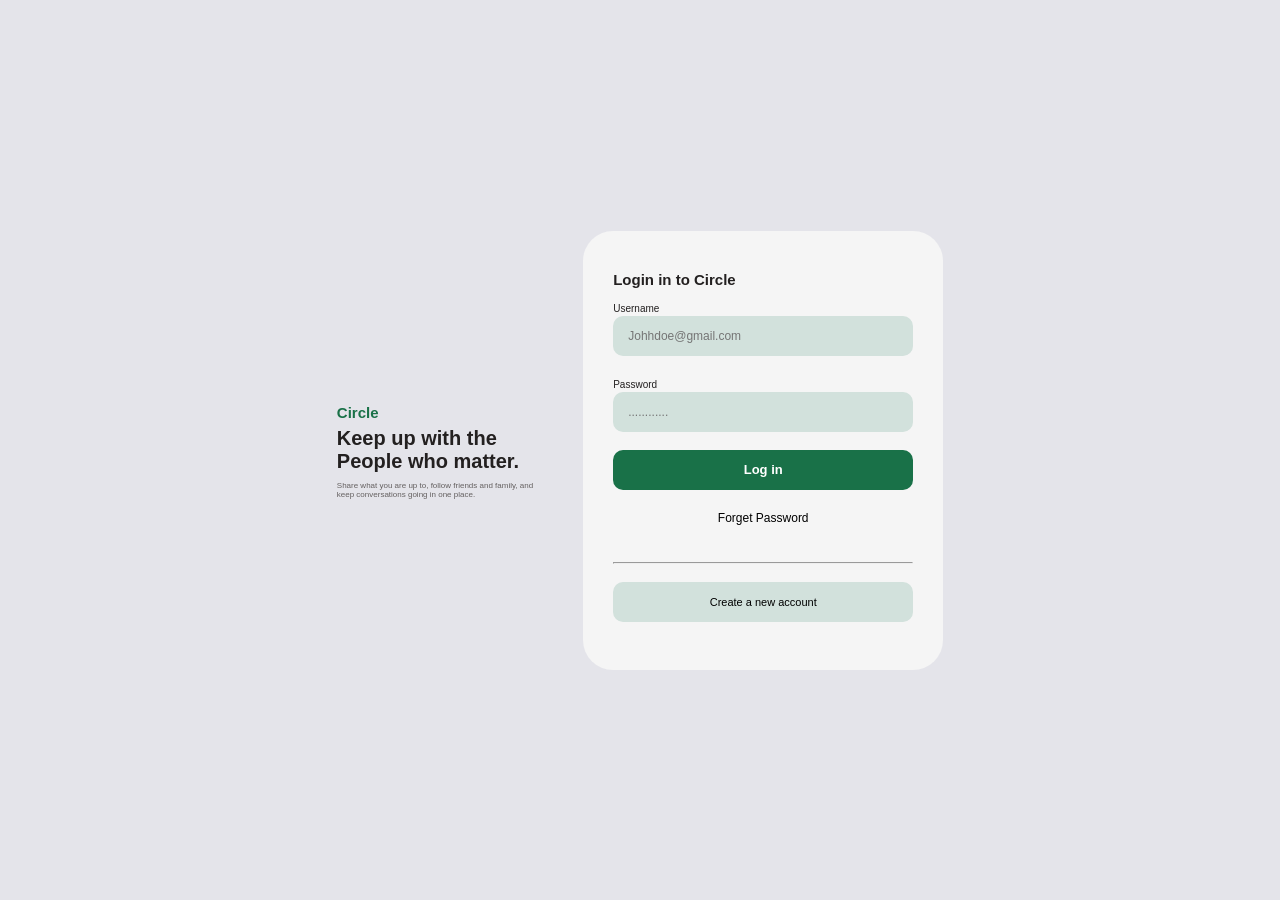
==== circle/index.html @ fa5ec719 "Updated" ====
<!DOCTYPE html>
<html lang="en">
<head>
    <meta charset="UTF-8">
    <meta name="viewport" content="width=device-width, initial-scale=1.0">
    <title>Circle</title>
      <link rel="icon" type="image/x-icon" href="circle.webp">
    <link rel="stylesheet" href="style.css">
    
</head>
<body>
    <div class="main">
      
        <div class="heading">
            <nav>
                <h3><a href="#">Circle</a></h3>
               
            </nav>
             
            <h2 class="keep-up">Keep up with the<br> People who matter.</h2>

            <p class="intro"> 
                Share what you are up to, follow friends
                and family, and<br> keep conversations going in one place.
            </p>
        </div>
        <form action="post" autocomplete="on">
            <div class="section_1">
                <div class="sec-cont">
                <h3>Login in to Circle</h3>

                <label for ="email">Username</label><br>
                <input type="email" placeholder="Johhdoe@gmail.com"><br><br>

                <label for ="password">Password</label><br>
                <input type="password" placeholder="............"><br><br>

                <button class="login_btn" type="button" onclick="login_btn()"><a href="#">Log in</a></button><br><br>

                <span><a href="#">Forget Password</a></span><br><br>

                <hr><br>
                <button class="createbtn" type="button" onclick="create_account()"><a herf="">Create a new account</a></button><br><br>
               
                </div>
            </div>
        </form>

    </div>
    <script src="main.js"></script>
</body>
</html>
---- circle/style.css ----
*{
    box-sizing: border-box;
    margin: 0;
    padding: 0;
}


   *{
    box-sizing: border-box;
    margin: 0;
    padding: 0;
}

body{
    width: 100%;
    height: 100vh;
    color: rgb(59, 57, 57);
    background-color: rgb(247, 247, 252);
}

.main{
     width: 100%;
    height: 100vh;
    color: rgb(35, 32, 32);
    background-color: rgb(228, 228, 234);
    display: flex;
    flex-direction: row;
    gap: 50px;
    justify-content: center;
    align-items: center;
}




.heading a{
    color: white;
    text-decoration: none;
    font-family: Verdana, Geneva, Tahoma, sans-serif;
    color: rgb(25, 113, 72);
    font-size: 15px;
   
}

.keep-up{
font-size: 20px;
font-weight:bold;
font-family:Verdana, Geneva, Tahoma, sans-serif;
padding-bottom: 8px;
 padding-top: 4px;
}

.intro{
    font-size: 8px;
    font-weight:100;
    color:rgb(100, 96, 96);
    font-family: Arial, Helvetica, sans-serif;
}


.section_1{
background-color: whitesmoke;
border-radius: 30px;
width: 360px;
height: auto;
}

.sec-cont{
    padding: 30px;
}

form h3{
    font-size: 15px;
    font-family:Arial, Helvetica, sans-serif;
    padding-top: 10px;
    padding-bottom: 10px;
}

label{
    font-family: Arial, Helvetica, sans-serif;
    font-size: 10px;
}

input[type]{
    padding: 9px;
    padding-left: 15px;
    border-radius: 10px;
    border: none;
    text-align: left;
    width: 300px;
    height: 40px;
    font-size: 12px;
    background-color:rgb(210, 225, 220);

}

.login_btn{
     padding: 9px;
    border-radius: 10px;
    border: none;
    text-align: center;
    width: 300px;
    height: 40px;
    background-color:rgb(25, 113, 72);
}

.login_btn a{
    color: white;
    font-size: 13px;
    font-weight: bold;
    text-decoration: none;
    font-family: Arial, Helvetica, sans-serif;
}

span{
    display: block;
    text-align: center;
    text-decoration: none;

}

span a{
    text-decoration: none;
    color: black;
    font-size: 12px;
    font-family: Arial, Helvetica, sans-serif;
}

.createbtn{
      padding: 9px;
    border-radius: 10px;
    border: none;
    text-align: center;
    width: 300px;
    height: 40px;
    background-color:rgb(210, 225, 220);

}
.createbtn a{
    text-align: center;
    font-size: 11px;
    font-family: Verdana, Geneva, Tahoma, sans-serif;
}

img{
    width: 70px;
    height: 70px;
}
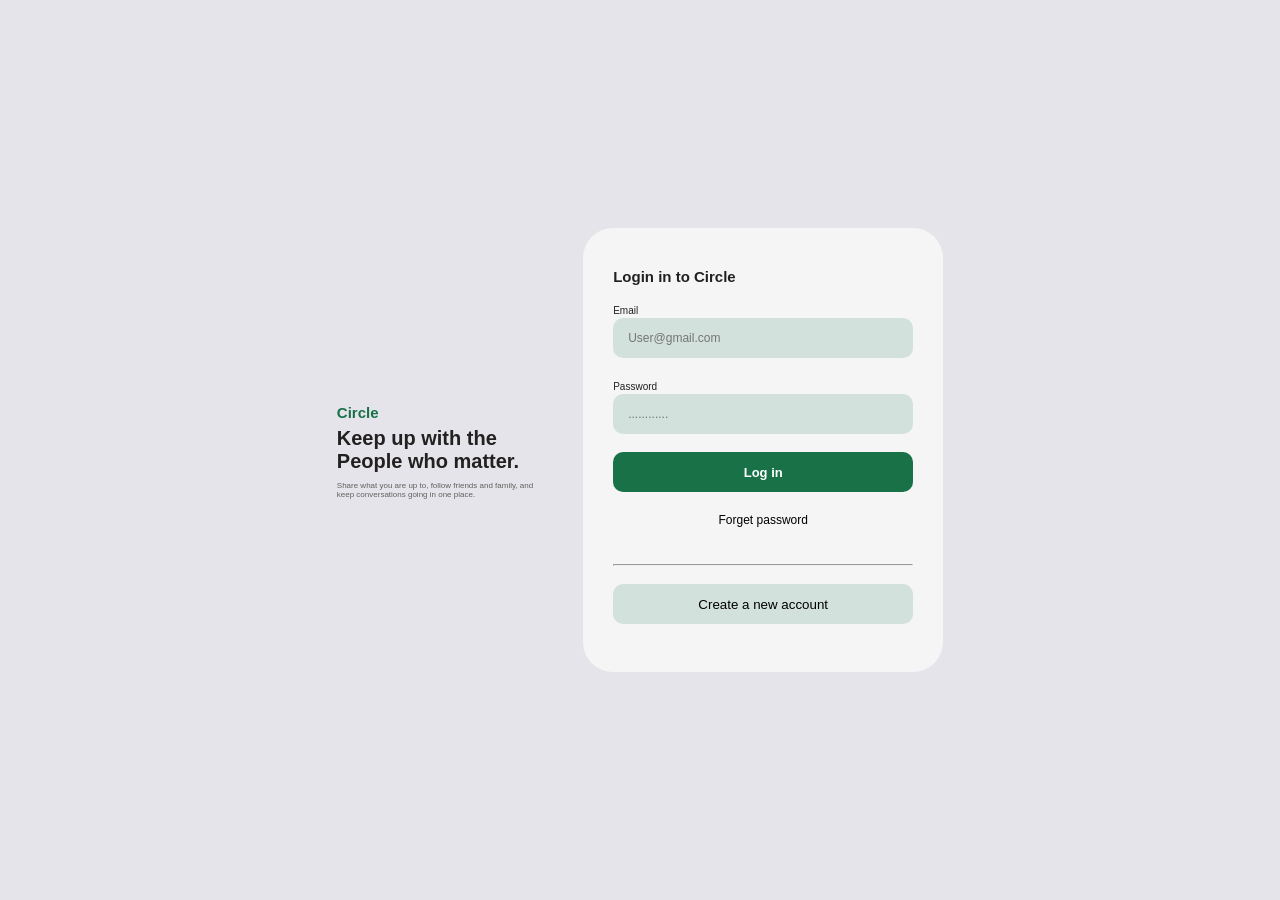
==== commit 2074bf39: "Log in is updated" ====
--- a/circle/index.html
+++ b/circle/index.html
@@ -4,7 +4,7 @@
     <meta charset="UTF-8">
     <meta name="viewport" content="width=device-width, initial-scale=1.0">
     <title>Circle</title>
-      <link rel="icon" type="image/x-icon" href="circle.webp">
+      <link rel="icon" type="image/webp" href="circle.webp">
     <link rel="stylesheet" href="style.css">
     
 </head>
@@ -24,23 +24,25 @@
                 and family, and<br> keep conversations going in one place.
             </p>
         </div>
-        <form action="post" autocomplete="on">
+        <form action="" method="POST" autocomplete="on" onsubmit="login_btn(event)">
             <div class="section_1">
                 <div class="sec-cont">
                 <h3>Login in to Circle</h3>
 
-                <label for ="email">Username</label><br>
-                <input type="email" placeholder="Johhdoe@gmail.com"><br><br>
+                <div class="errorMsg" id="displayMsg"></div>
 
-                <label for ="password">Password</label><br>
-                <input type="password" placeholder="............"><br><br>
+                <label for="email">Email</label><br>
+                <input type="email" id="email" placeholder="User@gmail.com" autocomplete="email"><br><br>
 
-                <button class="login_btn" type="button" onclick="login_btn()"><a href="#">Log in</a></button><br><br>
+                <label for="userPass">Password</label><br>
+                <input type="password" id="userPass" placeholder="............" autocomplete="current-password"><br><br>
 
-                <span><a href="#">Forget Password</a></span><br><br>
+                <button class="login_btn" type="submit">Log in</button><br><br>
+
+                <span><a href="#">Forget password</a></span><br><br>
 
                 <hr><br>
-                <button class="createbtn" type="button" onclick="create_account()"><a herf="">Create a new account</a></button><br><br>
+                <button class="createbtn" type="button" onclick="create_account()">Create a new account</button><br><br>
                
                 </div>
             </div>
--- a/circle/style.css
+++ b/circle/style.css
@@ -73,7 +73,14 @@
     font-size: 15px;
     font-family:Arial, Helvetica, sans-serif;
     padding-top: 10px;
-    padding-bottom: 10px;
+    padding-bottom: 5px;
+}
+
+.errorMsg{
+    padding: 5px;
+    color: red;
+    font-size: 12px;
+    font-family: Arial, Helvetica, sans-serif;
 }
 
 label{
@@ -102,9 +109,6 @@
     width: 300px;
     height: 40px;
     background-color:rgb(25, 113, 72);
-}
-
-.login_btn a{
     color: white;
     font-size: 13px;
     font-weight: bold;
